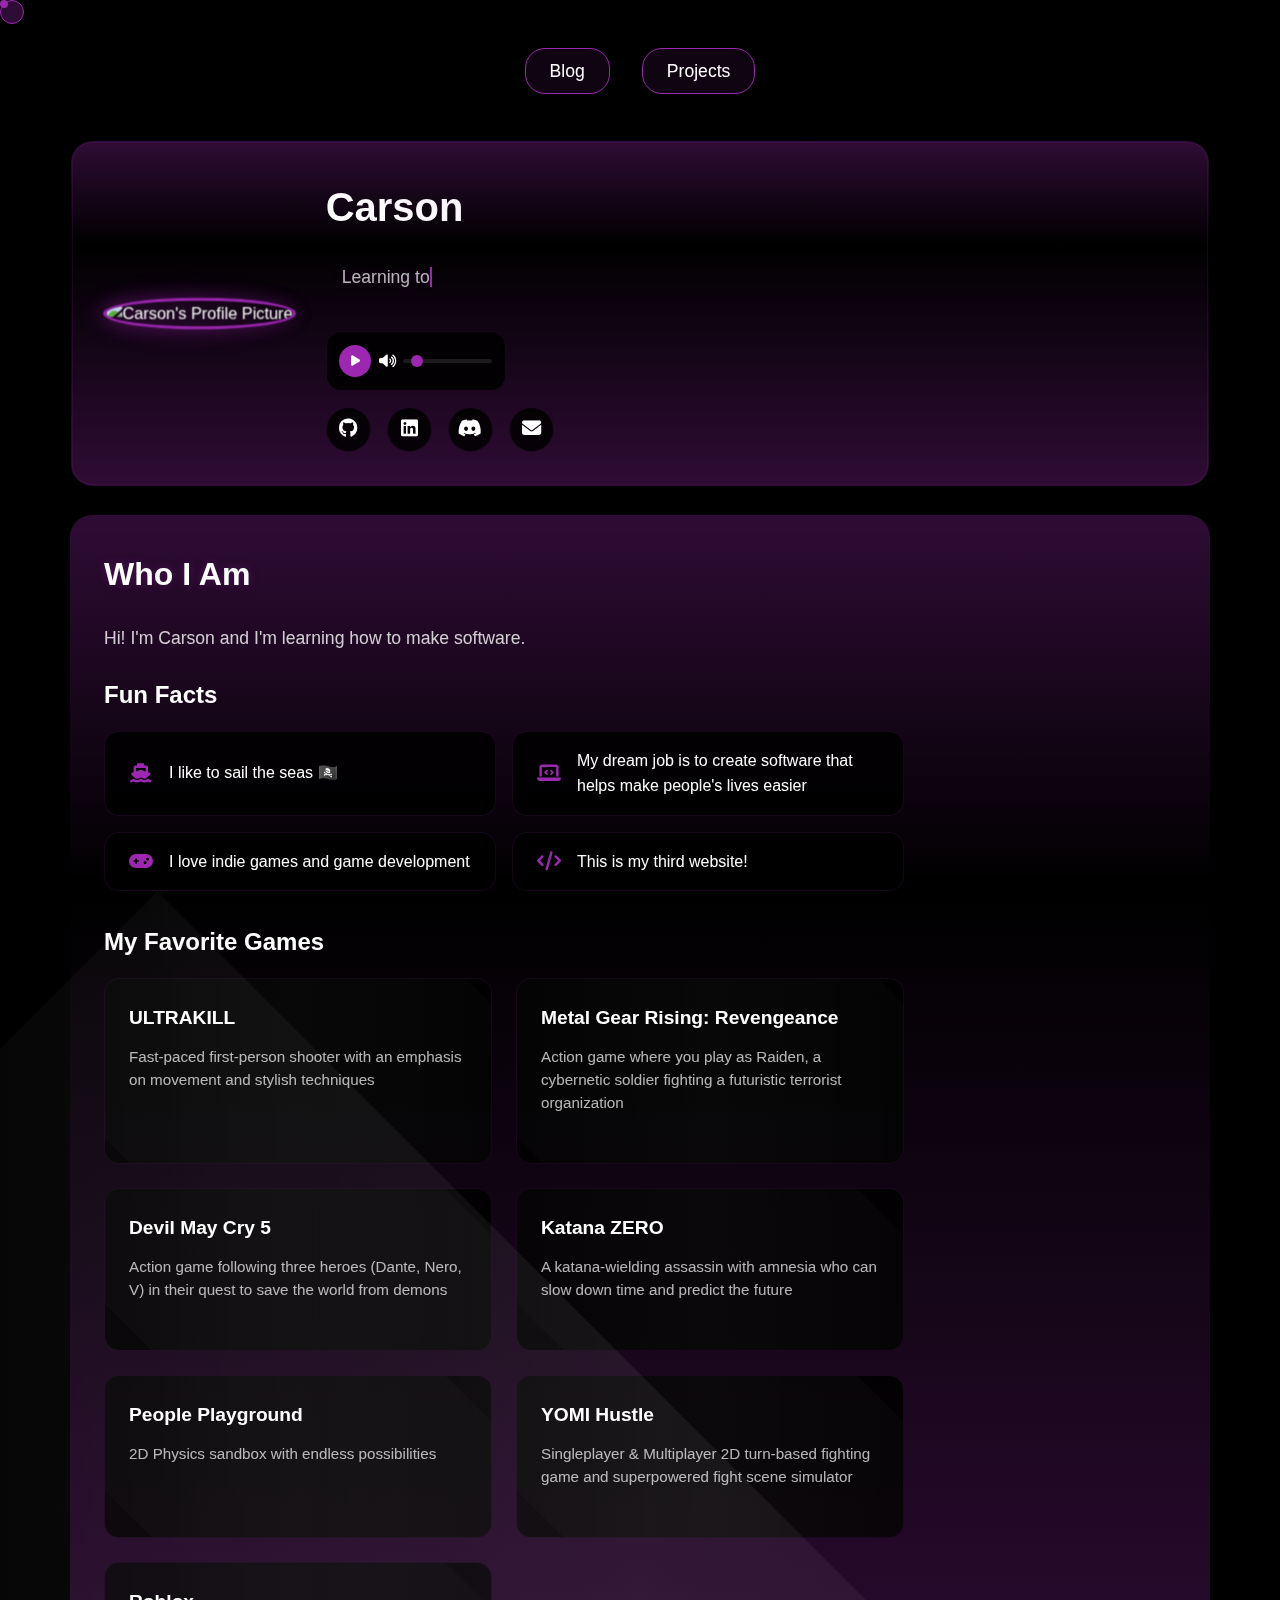
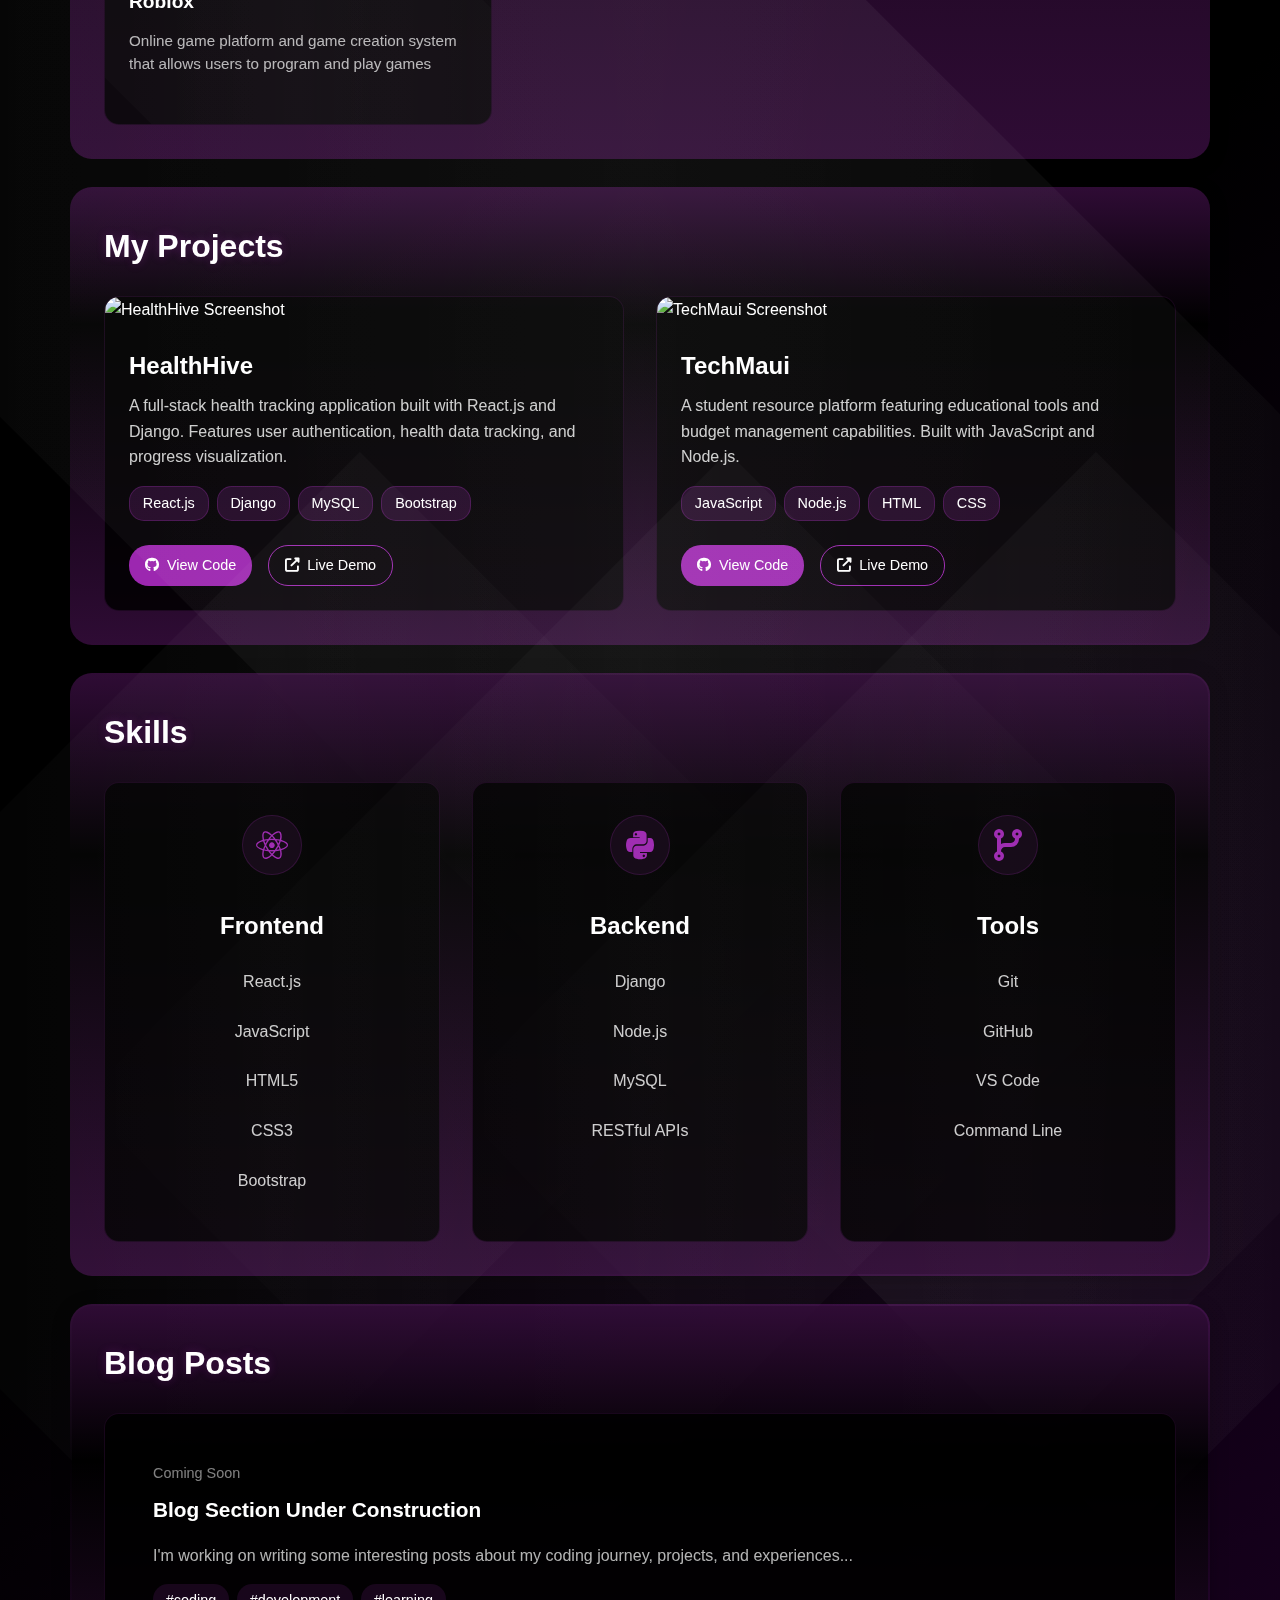
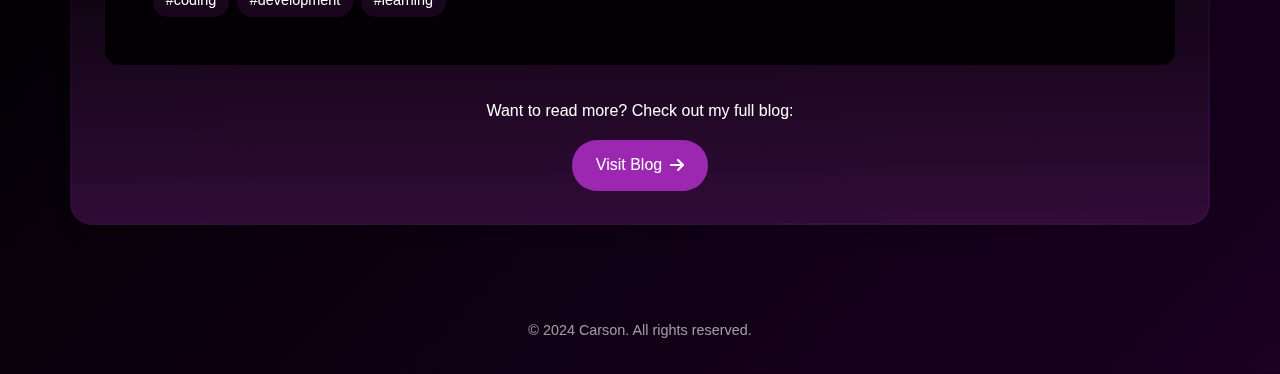
==== index.html @ 6c85869a "Added blog section with first post about portfolio creation. Enhanced UI with better visibility for " ====
<!DOCTYPE html>
<html lang="en">
<head>
    <meta charset="UTF-8">
    <meta name="viewport" content="width=device-width, initial-scale=1.0">
    <title>Carson's Portfolio</title>
    <link rel="preconnect" href="https://fonts.googleapis.com">
    <link rel="preconnect" href="https://fonts.gstatic.com" crossorigin>
    <link href="https://fonts.googleapis.com/css2?family=Satoshi:wght@400;500;700&display=swap" rel="stylesheet">
    <link rel="stylesheet" href="https://cdnjs.cloudflare.com/ajax/libs/font-awesome/6.5.1/css/all.min.css">
    <link rel="stylesheet" href="styles/style.css">
    <script src="https://cdnjs.cloudflare.com/ajax/libs/vanilla-tilt/1.7.0/vanilla-tilt.min.js"></script>
</head>
<body>
    <!-- Particle Container -->
    <div class="particles" id="particles-js"></div>

    <!-- Custom Cursor Elements -->
    <div class="custom-cursor"></div>
    <div class="custom-cursor-follower"></div>

    <div class="container">
        <!-- External Links -->
        <nav class="external-nav">
            <a href="blog/index.html">Blog</a>
            <a href="#portfolio">Projects</a>
        </nav>

        <!-- Contact/Profile Section -->
        <section class="profile-section">
            <div class="profile-container">
                <div class="profile-image">
                    <img src="images/profile.jpg" alt="Carson's Profile Picture" class="avatar">
                </div>
                <div class="profile-info">
                    <h1>Carson</h1>
                    <div class="status-container">
                        <p class="status">Learning to <span class="typing"></span></p>
                    </div>
                    <!-- Add audio player -->
                    <div class="audio-player">
                        <div class="audio-controls">
                            <button id="playPause" class="audio-btn">
                                <i class="fas fa-play"></i>
                            </button>
                            <div class="volume-control">
                                <i class="fas fa-volume-up"></i>
                                <input type="range" id="volume" min="0" max="1" step="0.1" value="0.1">
                            </div>
                        </div>
                        <audio id="bgMusic" src="music/background.webm" preload="auto"></audio>
                    </div>
                    <div class="social-links">
                        <a href="https://github.com/nxtcarson" class="social-icon" title="GitHub"><i class="fab fa-github"></i></a>
                        <a href="https://www.linkedin.com/in/nxtcarson/" class="social-icon" title="LinkedIn"><i class="fab fa-linkedin"></i></a>
                        <button class="social-icon copy-btn" data-copy="nbkf4z" title="Copy Discord Username">
                            <i class="fab fa-discord"></i>
                        </button>
                        <button class="social-icon copy-btn" data-copy="nxtcarson@gmail.com" title="Copy Email">
                            <i class="fas fa-envelope"></i>
                        </button>
                    </div>
                </div>
            </div>
        </section>

        <!-- About Section -->
        <section class="about-section" id="about">
            <h2>Who I Am</h2>
            <div class="about-content">
                <p>Hi! I'm Carson and I'm learning how to make software.</p>
                
                <div class="fun-facts">
                    <h3>Fun Facts</h3>
                    <ul>
                        <li><i class="fas fa-ship"></i> I like to sail the seas 🏴‍☠️</li>
                        <li><i class="fas fa-laptop-code"></i> My dream job is to create software that helps make people's lives easier</li>
                        <li><i class="fas fa-gamepad"></i> I love indie games and game development</li>
                        <li><i class="fas fa-code"></i> This is my third website!</li>
                    </ul>
                </div>

                <div class="games-section">
                    <h3>My Favorite Games</h3>
                    <div class="games-grid">
                        <div class="game-card">
                            <h4>ULTRAKILL</h4>
                            <p>Fast-paced first-person shooter with an emphasis on movement and stylish techniques</p>
                        </div>
                        <div class="game-card">
                            <h4>Metal Gear Rising: Revengeance</h4>
                            <p>Action game where you play as Raiden, a cybernetic soldier fighting a futuristic terrorist organization</p>
                        </div>
                        <div class="game-card">
                            <h4>Devil May Cry 5</h4>
                            <p>Action game following three heroes (Dante, Nero, V) in their quest to save the world from demons</p>
                        </div>
                        <div class="game-card">
                            <h4>Katana ZERO</h4>
                            <p>A katana-wielding assassin with amnesia who can slow down time and predict the future</p>
                        </div>
                        <div class="game-card">
                            <h4>People Playground</h4>
                            <p>2D Physics sandbox with endless possibilities</p>
                        </div>
                        <div class="game-card">
                            <h4>YOMI Hustle</h4>
                            <p>Singleplayer & Multiplayer 2D turn-based fighting game and superpowered fight scene simulator</p>
                        </div>
                        <div class="game-card">
                            <h4>Roblox</h4>
                            <p>Online game platform and game creation system that allows users to program and play games</p>
                        </div>
                    </div>
                </div>
            </div>
        </section>

        <!-- Portfolio Section -->
        <section class="portfolio-section" id="portfolio">
            <h2>My Projects</h2>
            <div class="projects-grid">
                <div class="project-card">
                    <img src="images/healthhive.jpg" alt="HealthHive Screenshot" class="project-image">
                    <div class="project-content">
                        <h3>HealthHive</h3>
                        <p>A full-stack health tracking application built with React.js and Django. Features user authentication, health data tracking, and progress visualization.</p>
                        <div class="tech-stack">
                            <span>React.js</span>
                            <span>Django</span>
                            <span>MySQL</span>
                            <span>Bootstrap</span>
                        </div>
                        <div class="project-links">
                            <a href="https://github.com/nxtcarson/healthhive" class="project-link" target="_blank">
                                <i class="fab fa-github"></i> View Code
                            </a>
                            <a href="https://healthhive-6705c10207d5.herokuapp.com/" class="project-link live-demo" target="_blank">
                                <i class="fas fa-external-link-alt"></i> Live Demo
                            </a>
                        </div>
                    </div>
                </div>
                
                <div class="project-card">
                    <img src="images/techmaui.jpg" alt="TechMaui Screenshot" class="project-image">
                    <div class="project-content">
                        <h3>TechMaui</h3>
                        <p>A student resource platform featuring educational tools and budget management capabilities. Built with JavaScript and Node.js.</p>
                        <div class="tech-stack">
                            <span>JavaScript</span>
                            <span>Node.js</span>
                            <span>HTML</span>
                            <span>CSS</span>
                        </div>
                        <div class="project-links">
                            <a href="https://github.com/nxtcarson/techmaui" class="project-link" target="_blank">
                                <i class="fab fa-github"></i> View Code
                            </a>
                            <a href="https://techmaui.netlify.app/" class="project-link live-demo" target="_blank">
                                <i class="fas fa-external-link-alt"></i> Live Demo
                            </a>
                        </div>
                    </div>
                </div>
            </div>
        </section>

        <!-- Skills Section -->
        <section class="skills-section" id="skills">
            <h2>Skills</h2>
            <div class="skills-grid">
                <div class="skill-card">
                    <i class="fab fa-react"></i>
                    <h3>Frontend</h3>
                    <ul>
                        <li>React.js</li>
                        <li>JavaScript</li>
                        <li>HTML5</li>
                        <li>CSS3</li>
                        <li>Bootstrap</li>
                    </ul>
                </div>
                <div class="skill-card">
                    <i class="fab fa-python"></i>
                    <h3>Backend</h3>
                    <ul>
                        <li>Django</li>
                        <li>Node.js</li>
                        <li>MySQL</li>
                        <li>RESTful APIs</li>
                    </ul>
                </div>
                <div class="skill-card">
                    <i class="fas fa-code-branch"></i>
                    <h3>Tools</h3>
                    <ul>
                        <li>Git</li>
                        <li>GitHub</li>
                        <li>VS Code</li>
                        <li>Command Line</li>
            </ul>
                </div>
            </div>
        </section>

        <!-- Blog Section -->
        <section class="blog-section" id="blog">
            <h2>Blog Posts</h2>
            <div class="blog-grid">
                <div class="blog-card" data-tilt data-tilt-max="5">
                    <div class="blog-content">
                        <div class="blog-date">Coming Soon</div>
                        <h3 class="blog-title">Blog Section Under Construction</h3>
                        <p class="blog-excerpt">I'm working on writing some interesting posts about my coding journey, projects, and experiences...</p>
                        <div class="blog-tags">
                            <span>#coding</span>
                            <span>#development</span>
                            <span>#learning</span>
                        </div>
                    </div>
                </div>
            </div>
            <div class="blog-cta">
                <p>Want to read more? Check out my full blog:</p>
                <a href="blog/index.html" class="blog-main-link">Visit Blog <i class="fas fa-arrow-right"></i></a>
            </div>
        </section>
    </div>

    <footer>
        <p>&copy; 2024 Carson. All rights reserved.</p>
    </footer>

    <script src="https://cdn.jsdelivr.net/particles.js/2.0.0/particles.min.js"></script>
    <script src="https://cdn.jsdelivr.net/npm/typed.js@2.0.12"></script>
    <script>
        // Particle effect configuration
        particlesJS('particles-js', {
            particles: {
                number: {
                    value: 80,
                    density: {
                        enable: true,
                        value_area: 800
                    }
                },
                color: {
                    value: '#9c27b0'
                },
                shape: {
                    type: 'circle'
                },
                opacity: {
                    value: 0.5,
                    random: true,
                    animation: {
                        enable: true,
                        speed: 1,
                        opacity_min: 0.1,
                        sync: false
                    }
                },
                size: {
                    value: 3,
                    random: true,
                    animation: {
                        enable: true,
                        speed: 2,
                        size_min: 0.1,
                        sync: false
                    }
                },
                line_linked: {
                    enable: true,
                    distance: 150,
                    color: '#9c27b0',
                    opacity: 0.2,
                    width: 1
                },
                move: {
                    enable: true,
                    speed: 1,
                    direction: 'none',
                    random: true,
                    straight: false,
                    out_mode: 'out',
                    bounce: false
                }
            },
            interactivity: {
                detect_on: 'window',
                events: {
                    onhover: {
                        enable: true,
                        mode: 'repulse'
                    },
                    resize: true
                },
                modes: {
                    repulse: {
                        distance: 100,
                        duration: 0.4
                    }
                }
            },
            retina_detect: true
        });

        // Existing cursor effect code
        const cursor = document.querySelector('.custom-cursor');
        const cursorFollower = document.querySelector('.custom-cursor-follower');

        // Add stagger animation to cards
        document.querySelectorAll('.game-card, .project-card, .skill-card').forEach((card, index) => {
            card.style.setProperty('--delay', index * 0.2);
        });

        document.addEventListener('mousemove', (e) => {
            cursor.style.left = e.clientX + 'px';
            cursor.style.top = e.clientY + 'px';
            
            setTimeout(() => {
                cursorFollower.style.left = e.clientX + 'px';
                cursorFollower.style.top = e.clientY + 'px';
            }, 50);
        });

        document.addEventListener('mousedown', () => {
            cursor.style.transform = 'scale(0.8)';
            cursorFollower.style.transform = 'scale(0.5)';
        });

        document.addEventListener('mouseup', () => {
            cursor.style.transform = 'scale(1)';
            cursorFollower.style.transform = 'scale(1)';
        });

        // Hover effect for clickable elements
        const clickables = document.querySelectorAll('a, button, .interests li, .project-card');
        clickables.forEach(element => {
            element.addEventListener('mouseenter', () => {
                cursor.style.transform = 'scale(1.5)';
                cursorFollower.style.transform = 'scale(0.5)';
            });
            
            element.addEventListener('mouseleave', () => {
                cursor.style.transform = 'scale(1)';
                cursorFollower.style.transform = 'scale(1)';
            });
        });

        // Typing effect
        new Typed('.typing', {
            strings: ['code', 'create', 'build', 'design', 'develop'],
            typeSpeed: 50,
            backSpeed: 30,
            loop: true
        });

        // Initialize tilt effect
        VanillaTilt.init(document.querySelectorAll("[data-tilt]"), {
            max: 5,
            speed: 400,
            glare: true,
            "max-glare": 0.2,
        });

        // Profile image parallax effect
        const profileImage = document.querySelector('.profile-image');
        document.addEventListener('mousemove', (e) => {
            const { clientX, clientY } = e;
            const { innerWidth, innerHeight } = window;
            const x = (clientX - innerWidth / 2) / 30;
            const y = (clientY - innerHeight / 2) / 30;
            profileImage.style.transform = `rotateY(${x}deg) rotateX(${-y}deg)`;
        });

        // Copy to clipboard functionality
        document.querySelectorAll('.copy-btn').forEach(btn => {
            btn.addEventListener('click', () => {
                const textToCopy = btn.dataset.copy;
                navigator.clipboard.writeText(textToCopy).then(() => {
                    const originalTitle = btn.title;
                    btn.title = 'Copied!';
                    btn.style.background = 'var(--accent-color)';
                    setTimeout(() => {
                        btn.title = originalTitle;
                        btn.style.background = 'var(--card-bg)';
                    }, 1500);
                });
            });
        });

        // Audio player setup
        const bgAudio = document.getElementById('bgMusic');
        const playPauseBtn = document.getElementById('playPause');
        const volumeSlider = document.getElementById('volume');

        // Set initial volume
        bgAudio.volume = 0.1;
        volumeSlider.value = 0.1;

        // Play/Pause button handler
        playPauseBtn.addEventListener('click', () => {
            if (bgAudio.paused) {
                bgAudio.play();
                playPauseBtn.innerHTML = '<i class="fas fa-pause"></i>';
            } else {
                bgAudio.pause();
                playPauseBtn.innerHTML = '<i class="fas fa-play"></i>';
            }
        });

        // Volume control handler
        volumeSlider.addEventListener('input', (e) => {
            bgAudio.volume = e.target.value;
            const volumeIcon = volumeSlider.previousElementSibling;
            
            if (bgAudio.volume === 0) {
                volumeIcon.className = 'fas fa-volume-mute';
            } else if (bgAudio.volume < 0.5) {
                volumeIcon.className = 'fas fa-volume-down';
            } else {
                volumeIcon.className = 'fas fa-volume-up';
            }
        });

        // Initialize smooth scroll for anchor links
        document.querySelectorAll('a[href^="#"]').forEach(anchor => {
            anchor.addEventListener('click', function (e) {
                e.preventDefault();
                const target = document.querySelector(this.getAttribute('href'));
                if (target) {
                    const headerOffset = 20;
                    const elementPosition = target.getBoundingClientRect().top;
                    const offsetPosition = elementPosition + window.pageYOffset - headerOffset;

                    window.scrollTo({
                        top: offsetPosition,
                        behavior: 'smooth'
                    });
                }
            });
        });

        // Handle side navigation highlighting
        const sections = document.querySelectorAll('section[id]');
        const navLinks = document.querySelectorAll('.side-nav a[href^="#"]');

        function highlightNavigation() {
            const scrollY = window.pageYOffset;
            let currentSection = '';
            
            sections.forEach(section => {
                const sectionTop = section.offsetTop - 100;
                const sectionBottom = sectionTop + section.offsetHeight;
                
                if (scrollY >= sectionTop && scrollY < sectionBottom) {
                    currentSection = section.getAttribute('id');
                }
            });
            
            navLinks.forEach(link => {
                const href = link.getAttribute('href').substring(1);
                link.classList.toggle('active', href === currentSection);
            });
        }

        window.addEventListener('scroll', highlightNavigation);
        highlightNavigation(); // Call once on load

        // Add scroll progress indicator
        const progressBar = document.createElement('div');
        progressBar.className = 'scroll-progress';
        document.body.appendChild(progressBar);

        window.addEventListener('scroll', () => {
            const winScroll = document.body.scrollTop || document.documentElement.scrollTop;
            const height = document.documentElement.scrollHeight - document.documentElement.clientHeight;
            const scrolled = (winScroll / height) * 100;
            progressBar.style.width = scrolled + '%';
        });

        // Update navigation links
        document.querySelector('a[href="blog/index.html"]').addEventListener('click', (e) => {
            window.location.href = 'blog/index.html';
        });
    </script>
</body>
</html>
---- styles/style.css ----
/* Reset and Base Styles */
* {
    margin: 0;
    padding: 0;
    box-sizing: border-box;
    cursor: none !important;
}

:root {
    --gradient-start: #000000;
    --gradient-end: #1a0022;
    --accent-color: #9c27b0;
    --text-color: #ffffff;
    --card-bg: rgba(0, 0, 0, 0.85);
    --card-border: rgba(156, 39, 176, 0.15);
    --card-hover: rgba(156, 39, 176, 0.2);
}

@property --gradient-angle {
    syntax: '<angle>';
    initial-value: 0deg;
    inherits: false;
}

body {
    font-family: 'Satoshi', sans-serif;
    line-height: 1.6;
    color: var(--text-color);
    background: linear-gradient(135deg, var(--gradient-start) 60%, var(--gradient-end) 100%);
    min-height: 100vh;
}

.container {
    max-width: 1200px;
    margin: 0 auto;
    padding: 2rem;
}

/* Profile Section Styles */
.profile-section {
    background: var(--card-bg);
    border-radius: 20px;
    padding: 2rem;
    margin-bottom: 2rem;
    box-shadow: 0 4px 20px rgba(0, 0, 0, 0.3);
    backdrop-filter: blur(10px);
    border: 1px solid var(--card-border);
}

.profile-container {
    display: flex;
    align-items: center;
    gap: 2rem;
}

.profile-image {
    flex-shrink: 0;
    position: relative;
    transform-style: preserve-3d;
    perspective: 1000px;
}

.avatar {
    width: 150px;
    height: 150px;
    border-radius: 50%;
    object-fit: cover;
    border: 3px solid var(--accent-color);
    box-shadow: 0 0 20px rgba(156, 39, 176, 0.3);
    transform: translateZ(20px);
    transition: transform 0.3s ease;
}

.profile-info {
    flex-grow: 1;
}

.profile-info h1 {
    font-size: 2.5rem;
    margin-bottom: 1rem;
    font-weight: 700;
    background: linear-gradient(45deg, #fff, #e1bee7);
    -webkit-background-clip: text;
    -webkit-text-fill-color: transparent;
}

.status {
    color: rgba(255, 255, 255, 0.7);
    font-size: 1.1rem;
    margin-bottom: 1rem;
    padding: 0.5rem 1rem;
    border-radius: 20px;
    display: inline-block;
    position: relative;
    text-shadow: 0 0 10px rgba(156, 39, 176, 0.3);
}

.social-links {
    display: flex;
    gap: 1rem;
}

.social-icon {
    width: 45px;
    height: 45px;
    border-radius: 50%;
    background: var(--card-bg);
    display: flex;
    align-items: center;
    justify-content: center;
    color: var(--text-color);
    text-decoration: none;
    transition: all 0.3s ease;
    border: 1px solid var(--card-border);
    padding: 10px;
    position: relative;
}

.social-icon i {
    font-size: 1.2rem;
    position: absolute;
    top: 50%;
    left: 50%;
    transform: translate(-50%, -50%);
}

.social-icon:hover {
    background: var(--accent-color);
    transform: translateY(-2px);
    box-shadow: 0 0 15px rgba(156, 39, 176, 0.4);
}

/* Section Styles */
section {
    position: relative;
    background: var(--card-bg);
    border-radius: 20px;
    padding: 2rem;
    margin-bottom: 2rem;
    box-shadow: 0 4px 20px rgba(0, 0, 0, 0.3);
    border: none;
    z-index: 1;
}

section::before {
    content: '';
    position: absolute;
    inset: -2px;
    border-radius: 22px;
    background: linear-gradient(
        var(--gradient-angle),
        var(--accent-color),
        transparent 70%,
        var(--accent-color)
    );
    opacity: 0.3;
    z-index: -1;
    animation: rotate-gradient 5s linear infinite;
}

section::after {
    background: var(--card-bg);
}

h2 {
    font-size: 2rem;
    margin-bottom: 1.5rem;
    color: var(--text-color);
    text-shadow: 0 0 10px rgba(156, 39, 176, 0.3);
}

h3 {
    font-size: 1.5rem;
    margin-bottom: 1rem;
    color: var(--text-color);
}

/* About Section */
.about-content {
    max-width: 800px;
}

.about-content p {
    margin-bottom: 1.5rem;
    font-size: 1.1rem;
    color: rgba(255, 255, 255, 0.8);
}

.interests ul {
    list-style: none;
    display: grid;
    grid-template-columns: repeat(auto-fit, minmax(200px, 1fr));
    gap: 1rem;
}

.interests li {
    background: var(--card-bg);
    padding: 1.2rem;
    border-radius: 15px;
    font-weight: 500;
    color: var(--text-color);
    border: 1px solid var(--card-border);
    transition: all 0.3s ease;
    display: flex;
    flex-direction: column;
    gap: 0.5rem;
}

.interests li i {
    color: var(--accent-color);
    margin-right: 0.5rem;
    font-size: 1.1rem;
}

.game-details {
    font-size: 0.9rem;
    color: rgba(255, 255, 255, 0.6);
    margin-top: 0.3rem;
}

.interests li:hover {
    transform: translateY(-2px);
    background: rgba(156, 39, 176, 0.1);
    box-shadow: 0 0 15px rgba(156, 39, 176, 0.2);
}

/* Portfolio Section */
.projects-grid {
    display: grid;
    grid-template-columns: repeat(auto-fit, minmax(300px, 1fr));
    gap: 2rem;
}

.project-card {
    background: var(--card-bg);
    border-radius: 15px;
    overflow: hidden;
    transition: transform 0.3s ease;
    border: 1px solid var(--card-border);
    animation: float 6s ease-in-out infinite;
    animation-delay: calc(var(--delay, 0) * 1s);
}

.project-card:hover {
    transform: translateY(-5px) scale(1.02);
    box-shadow: 0 10px 30px rgba(156, 39, 176, 0.3);
    transition: all 0.3s ease;
}

.project-image {
    width: 100%;
    height: 200px;
    object-fit: cover;
}

.project-content {
    padding: 1.5rem;
}

.project-content h3 {
    color: var(--text-color);
    margin-bottom: 0.5rem;
}

.project-content p {
    color: rgba(255, 255, 255, 0.8);
    margin-bottom: 1rem;
}

.tech-stack {
    display: flex;
    flex-wrap: wrap;
    gap: 0.5rem;
    margin-bottom: 1rem;
}

.tech-stack span {
    background: rgba(156, 39, 176, 0.2);
    padding: 0.3rem 0.8rem;
    border-radius: 15px;
    font-size: 0.9rem;
    color: var(--text-color);
    border: 1px solid rgba(156, 39, 176, 0.3);
}

.project-links {
    display: flex;
    gap: 1rem;
    margin-top: 1.5rem;
}

.project-link {
    display: inline-flex;
    align-items: center;
    gap: 0.5rem;
    color: var(--text-color);
    text-decoration: none;
    padding: 0.5rem 1rem;
    border-radius: 20px;
    transition: all 0.3s ease;
    font-size: 0.9rem;
}

.project-link:not(.live-demo) {
    background: var(--accent-color);
}

.project-link.live-demo {
    background: transparent;
    border: 1px solid var(--accent-color);
}

.project-link:hover {
    transform: translateY(-2px);
    box-shadow: 0 0 15px rgba(156, 39, 176, 0.4);
}

.project-link:not(.live-demo):hover {
    background: #7b1fa2;
}

.project-link.live-demo:hover {
    background: rgba(156, 39, 176, 0.1);
}

/* Skills Section */
.skills-grid {
    display: grid;
    grid-template-columns: repeat(auto-fit, minmax(250px, 1fr));
    gap: 2rem;
}

.skill-card {
    background: var(--card-bg);
    padding: 2rem;
    border-radius: 15px;
    text-align: center;
    border: 1px solid var(--card-border);
    position: relative;
    animation: float 6s ease-in-out infinite;
    animation-delay: calc(var(--delay, 0) * 1s);
}

.skill-card i {
    font-size: 2rem;
    color: var(--accent-color);
    margin-bottom: 1.5rem;
    width: 60px;
    height: 60px;
    display: inline-flex;
    align-items: center;
    justify-content: center;
    border-radius: 50%;
    background: rgba(156, 39, 176, 0.1);
    border: 1px solid rgba(156, 39, 176, 0.2);
}

.skill-card h3 {
    margin-top: 0.5rem;
}

.skill-card ul {
    list-style: none;
    margin-top: 1rem;
}

.skill-card li {
    color: rgba(255, 255, 255, 0.8);
    margin-bottom: 0.5rem;
    padding: 0.5rem;
    border-radius: 8px;
    transition: background-color 0.3s ease;
}

.skill-card li:hover {
    background: rgba(156, 39, 176, 0.1);
}

/* Footer */
footer {
    text-align: center;
    padding: 2rem;
    color: rgba(255, 255, 255, 0.6);
    font-size: 0.9rem;
}

/* Responsive Design */
@media (max-width: 768px) {
    .profile-container {
        flex-direction: column;
        text-align: center;
    }

    .social-links {
        justify-content: center;
    }

    .projects-grid {
        grid-template-columns: 1fr;
    }

    .skills-grid {
        grid-template-columns: 1fr;
    }
}

/* Animations */
@keyframes fadeIn {
    from {
        opacity: 0;
        transform: translateY(20px);
    }
    to {
        opacity: 1;
        transform: translateY(0);
    }
}

section {
    animation: fadeIn 0.6s ease-out forwards;
}

/* Cursor Effects */
.custom-cursor {
    width: 8px;
    height: 8px;
    background: var(--accent-color);
    border-radius: 50%;
    position: fixed;
    pointer-events: none;
    z-index: 9999;
    transition: transform 0.1s ease;
}

.custom-cursor-follower {
    width: 24px;
    height: 24px;
    background: rgba(156, 39, 176, 0.3);
    border: 1px solid var(--accent-color);
    border-radius: 50%;
    position: fixed;
    pointer-events: none;
    z-index: 9998;
    transition: transform 0.15s ease;
}

/* Glowing effect for profile image */
.profile-image::before {
    content: '';
    position: absolute;
    inset: -10px;
    background: linear-gradient(45deg, var(--accent-color), transparent);
    border-radius: 50%;
    transform: translateZ(10px);
    filter: blur(10px);
    opacity: 0.2;
}

@keyframes glowPulse {
    0% {
        opacity: 0.5;
        transform: scale(1);
    }
    50% {
        opacity: 0.7;
        transform: scale(1.02);
    }
    100% {
        opacity: 0.5;
        transform: scale(1);
    }
}

/* Add smooth scrolling */
html {
    scroll-behavior: smooth;
}

/* Add hover effects for links */
a:hover {
    cursor: none;
}

/* Fun Facts Section */
.fun-facts ul {
    list-style: none;
    display: grid;
    grid-template-columns: repeat(auto-fit, minmax(300px, 1fr));
    gap: 1rem;
    margin-bottom: 2rem;
}

.fun-facts li {
    background: var(--card-bg);
    padding: 1rem 1.5rem;
    border-radius: 15px;
    border: 1px solid var(--card-border);
    display: flex;
    align-items: center;
    gap: 1rem;
    transition: all 0.3s ease;
}

.fun-facts li:hover {
    transform: translateY(-2px);
    background: rgba(156, 39, 176, 0.1);
    box-shadow: 0 0 15px rgba(156, 39, 176, 0.2);
}

.fun-facts li i {
    color: var(--accent-color);
    font-size: 1.2rem;
    min-width: 24px;
    text-align: center;
}

/* Games Section */
.games-section {
    margin-top: 2rem;
}

.games-grid {
    display: grid;
    grid-template-columns: repeat(auto-fit, minmax(280px, 1fr));
    gap: 1.5rem;
}

.game-card {
    background: var(--card-bg);
    border-radius: 15px;
    padding: 1.5rem;
    border: 1px solid var(--card-border);
    transition: all 0.3s ease;
    position: relative;
    overflow: hidden;
    animation: float 6s ease-in-out infinite;
    animation-delay: calc(var(--delay, 0) * 1s);
}

.game-card::before {
    content: '';
    position: absolute;
    top: 0;
    left: 0;
    width: 100%;
    height: 100%;
    background: linear-gradient(45deg, transparent, rgba(156, 39, 176, 0.1));
    opacity: 0;
    transition: opacity 0.3s ease;
}

.game-card:hover {
    transform: translateY(-5px) scale(1.02);
    box-shadow: 0 10px 30px rgba(156, 39, 176, 0.3);
    transition: all 0.3s ease;
}

.game-card:hover::before {
    opacity: 1;
}

.game-card h4 {
    color: var(--text-color);
    font-size: 1.2rem;
    margin-bottom: 0.8rem;
    position: relative;
}

.game-card p {
    color: rgba(255, 255, 255, 0.7);
    font-size: 0.95rem;
    line-height: 1.5;
    position: relative;
}

/* Responsive adjustments */
@media (max-width: 768px) {
    .fun-facts ul,
    .games-grid {
        grid-template-columns: 1fr;
    }
    
    .game-card {
        margin-bottom: 1rem;
    }
}

/* Add new animations */
@keyframes rotate-gradient {
    0% {
        --gradient-angle: 0deg;
    }
    100% {
        --gradient-angle: 360deg;
    }
}

@keyframes float {
    0%, 100% {
        transform: translateY(0);
    }
    50% {
        transform: translateY(-10px);
    }
}

/* Add shine effect to cards */
.game-card::after,
.project-card::after,
.skill-card::after {
    content: '';
    position: absolute;
    top: -50%;
    left: -50%;
    width: 200%;
    height: 200%;
    background: linear-gradient(
        45deg,
        transparent,
        rgba(255, 255, 255, 0.03),
        transparent
    );
    transform: rotate(45deg);
    animation: shine 10s linear infinite;
}

@keyframes shine {
    0% {
        transform: translateX(-100%) rotate(45deg);
    }
    100% {
        transform: translateX(100%) rotate(45deg);
    }
}

/* Add glow effect to headings */
h2::after,
h3::after,
h4::after {
    content: '';
    position: absolute;
    left: 0;
    bottom: -5px;
    width: 0;
    height: 2px;
    background: var(--accent-color);
    transition: width 0.3s ease;
}

h2:hover::after,
h3:hover::after,
h4:hover::after {
    width: 100%;
}

/* Add hover effect for cards */
.game-card:hover,
.project-card:hover,
.skill-card:hover {
    transform: translateY(-5px) scale(1.02);
    box-shadow: 0 10px 30px rgba(156, 39, 176, 0.3);
    transition: all 0.3s ease;
}

/* Add particle effect container */
.particles {
    position: fixed;
    top: 0;
    left: 0;
    width: 100%;
    height: 100%;
    pointer-events: none;
    z-index: -1;
    opacity: 0.7;
}

/* Add after status styles */
.status-container {
    margin-bottom: 1rem;
}

.typing {
    border-right: 2px solid var(--accent-color);
    animation: blink 0.7s infinite;
}

@keyframes blink {
    0%, 100% { border-color: transparent }
    50% { border-color: var(--accent-color) }
}

/* Audio Player Styles */
.audio-player {
    margin: 1rem 0;
    background: var(--card-bg);
    padding: 0.8rem;
    border-radius: 15px;
    border: 1px solid var(--card-border);
    width: 180px;
    display: flex;
    flex-direction: column;
    align-items: center;
}

#visualizer {
    width: 140px;
    height: 30px;
    margin-bottom: 0.5rem;
    border-radius: 8px;
    background: rgba(0, 0, 0, 0.2);
}

.audio-controls {
    display: flex;
    align-items: center;
    gap: 0.5rem;
    width: 100%;
}

.audio-btn {
    background: var(--accent-color);
    border: none;
    min-width: 32px;
    width: 32px;
    height: 32px;
    border-radius: 50%;
    color: white;
    display: flex;
    align-items: center;
    justify-content: center;
    cursor: none;
    transition: background-color 0.3s ease;
    padding: 0;
    flex-shrink: 0;
}

.audio-btn i {
    font-size: 12px;
    width: auto;
    height: auto;
    line-height: 1;
    margin-left: 1px; /* Slight adjustment for the play icon */
}

.audio-btn:hover {
    background: #7b1fa2;
}

.volume-control {
    display: flex;
    align-items: center;
    gap: 0.5rem;
    flex-grow: 1;
}

.volume-control i {
    color: var(--text-color);
    width: 16px;
    font-size: 14px;
}

input[type="range"] {
    -webkit-appearance: none;
    width: 100%;
    height: 4px;
    background: rgba(255, 255, 255, 0.1);
    border-radius: 2px;
    cursor: none;
}

input[type="range"]::-webkit-slider-thumb {
    -webkit-appearance: none;
    width: 12px;
    height: 12px;
    background: var(--accent-color);
    border-radius: 50%;
    cursor: none;
    transition: all 0.3s ease;
}

input[type="range"]::-webkit-slider-thumb:hover {
    transform: scale(1.2);
    box-shadow: 0 0 10px rgba(156, 39, 176, 0.4);
}

/* Side Navigation Styles */
.side-nav {
    position: fixed;
    left: 2rem;
    top: 50%;
    transform: translateY(-50%);
    z-index: 1000;
    display: flex;
    flex-direction: column;
    gap: 1rem;
}

.side-nav-label {
    color: var(--text-color);
    font-size: 0.9rem;
    opacity: 0.7;
    margin-bottom: 0.5rem;
    padding-left: 1rem;
}

.side-nav a {
    color: rgba(255, 255, 255, 0.6);
    text-decoration: none;
    font-size: 0.9rem;
    padding: 0.5rem 1rem;
    transition: all 0.3s ease;
    position: relative;
    display: flex;
    align-items: center;
}

.side-nav a::before {
    content: '';
    position: absolute;
    left: 0;
    top: 50%;
    transform: translateY(-50%);
    width: 2px;
    height: 0;
    background: var(--accent-color);
    transition: height 0.3s ease;
}

.side-nav a.active {
    color: var(--accent-color);
}

.side-nav a.active::before {
    height: 100%;
}

.side-nav a:hover {
    color: var(--accent-color);
}

/* Remove scrollbar styles */
::-webkit-scrollbar {
    display: none;
}

/* Enable smooth scrolling */
html {
    scrollbar-width: none;
    -ms-overflow-style: none;
}

/* Scroll Progress Bar */
.scroll-progress {
    position: fixed;
    top: 0;
    left: 0;
    width: 0;
    height: 3px;
    background: linear-gradient(to right, var(--accent-color), #e1bee7);
    z-index: 9999;
    transition: width 0.2s ease;
}

/* Scroll Reveal Effect */
.reveal {
    opacity: 0;
    transform: translateY(30px);
    transition: all 0.8s ease;
}

.reveal.active {
    opacity: 1;
    transform: translateY(0);
}

/* Add blog section styles */
.blog-section {
    margin-top: 2rem;
}

.blog-grid {
    display: grid;
    grid-template-columns: repeat(auto-fit, minmax(300px, 1fr));
    gap: 2rem;
}

.blog-card {
    background: var(--card-bg);
    border-radius: 15px;
    overflow: hidden;
    transition: all 0.3s ease;
    border: 1px solid var(--card-border);
    padding: 1.5rem;
}

.blog-card:hover {
    transform: translateY(-5px);
    background: var(--card-hover);
}

.blog-image {
    width: 100%;
    height: 200px;
    object-fit: cover;
}

.blog-content {
    padding: 1.5rem;
}

.blog-date {
    color: rgba(255, 255, 255, 0.5);
    font-size: 0.9rem;
    margin-bottom: 0.5rem;
}

.blog-title {
    font-size: 1.3rem;
    margin-bottom: 1rem;
    color: var(--text-color);
}

.blog-excerpt {
    color: rgba(255, 255, 255, 0.7);
    margin-bottom: 1rem;
    line-height: 1.6;
}

.blog-link {
    display: inline-flex;
    align-items: center;
    gap: 0.5rem;
    color: var(--accent-color);
    text-decoration: none;
    font-weight: 500;
    transition: all 0.3s ease;
}

.blog-link:hover {
    color: #ba68c8;
}

.blog-tags {
    display: flex;
    gap: 0.5rem;
    flex-wrap: wrap;
    margin-top: 1rem;
}

.blog-tags span {
    background: rgba(156, 39, 176, 0.15);
    padding: 0.3rem 0.8rem;
    border-radius: 15px;
    font-size: 0.9rem;
    color: var(--text-color);
}

.blog-cta {
    text-align: center;
    margin-top: 2rem;
}

.blog-main-link {
    display: inline-flex;
    align-items: center;
    gap: 0.5rem;
    color: var(--text-color);
    text-decoration: none;
    padding: 0.8rem 1.5rem;
    background: var(--accent-color);
    border-radius: 25px;
    transition: all 0.3s ease;
    font-weight: 500;
    margin-top: 1rem;
}

.blog-main-link:hover {
    background: #7b1fa2;
    transform: translateY(-2px);
    box-shadow: 0 0 20px rgba(156, 39, 176, 0.4);
}

/* Navigation */
.main-nav {
    display: flex;
    justify-content: center;
    gap: 2rem;
    padding: 1rem 0;
    margin-bottom: 2rem;
}

.main-nav a {
    color: #fff;
    text-decoration: none;
    font-size: 1.1rem;
    position: relative;
    padding: 0.5rem 1rem;
    transition: color 0.3s ease;
}

.main-nav a::after {
    content: '';
    position: absolute;
    width: 0;
    height: 2px;
    bottom: 0;
    left: 50%;
    background: var(--accent-color);
    transition: all 0.3s ease;
    transform: translateX(-50%);
}

.main-nav a:hover {
    color: var(--accent-color);
}

.main-nav a:hover::after {
    width: 100%;
}

/* External Navigation */
.external-nav {
    display: flex;
    justify-content: center;
    gap: 2rem;
    padding: 1rem 0;
    margin-bottom: 2rem;
}

.external-nav a {
    color: var(--text-color);
    text-decoration: none;
    font-size: 1.1rem;
    padding: 0.5rem 1.5rem;
    border: 1px solid var(--accent-color);
    border-radius: 20px;
    transition: all 0.3s ease;
    background: rgba(156, 39, 176, 0.1);
}

.external-nav a:hover {
    background: var(--accent-color);
    transform: translateY(-2px);
    box-shadow: 0 0 15px rgba(156, 39, 176, 0.4);
}

a, button, [role="button"] {
    cursor: none !important;
}
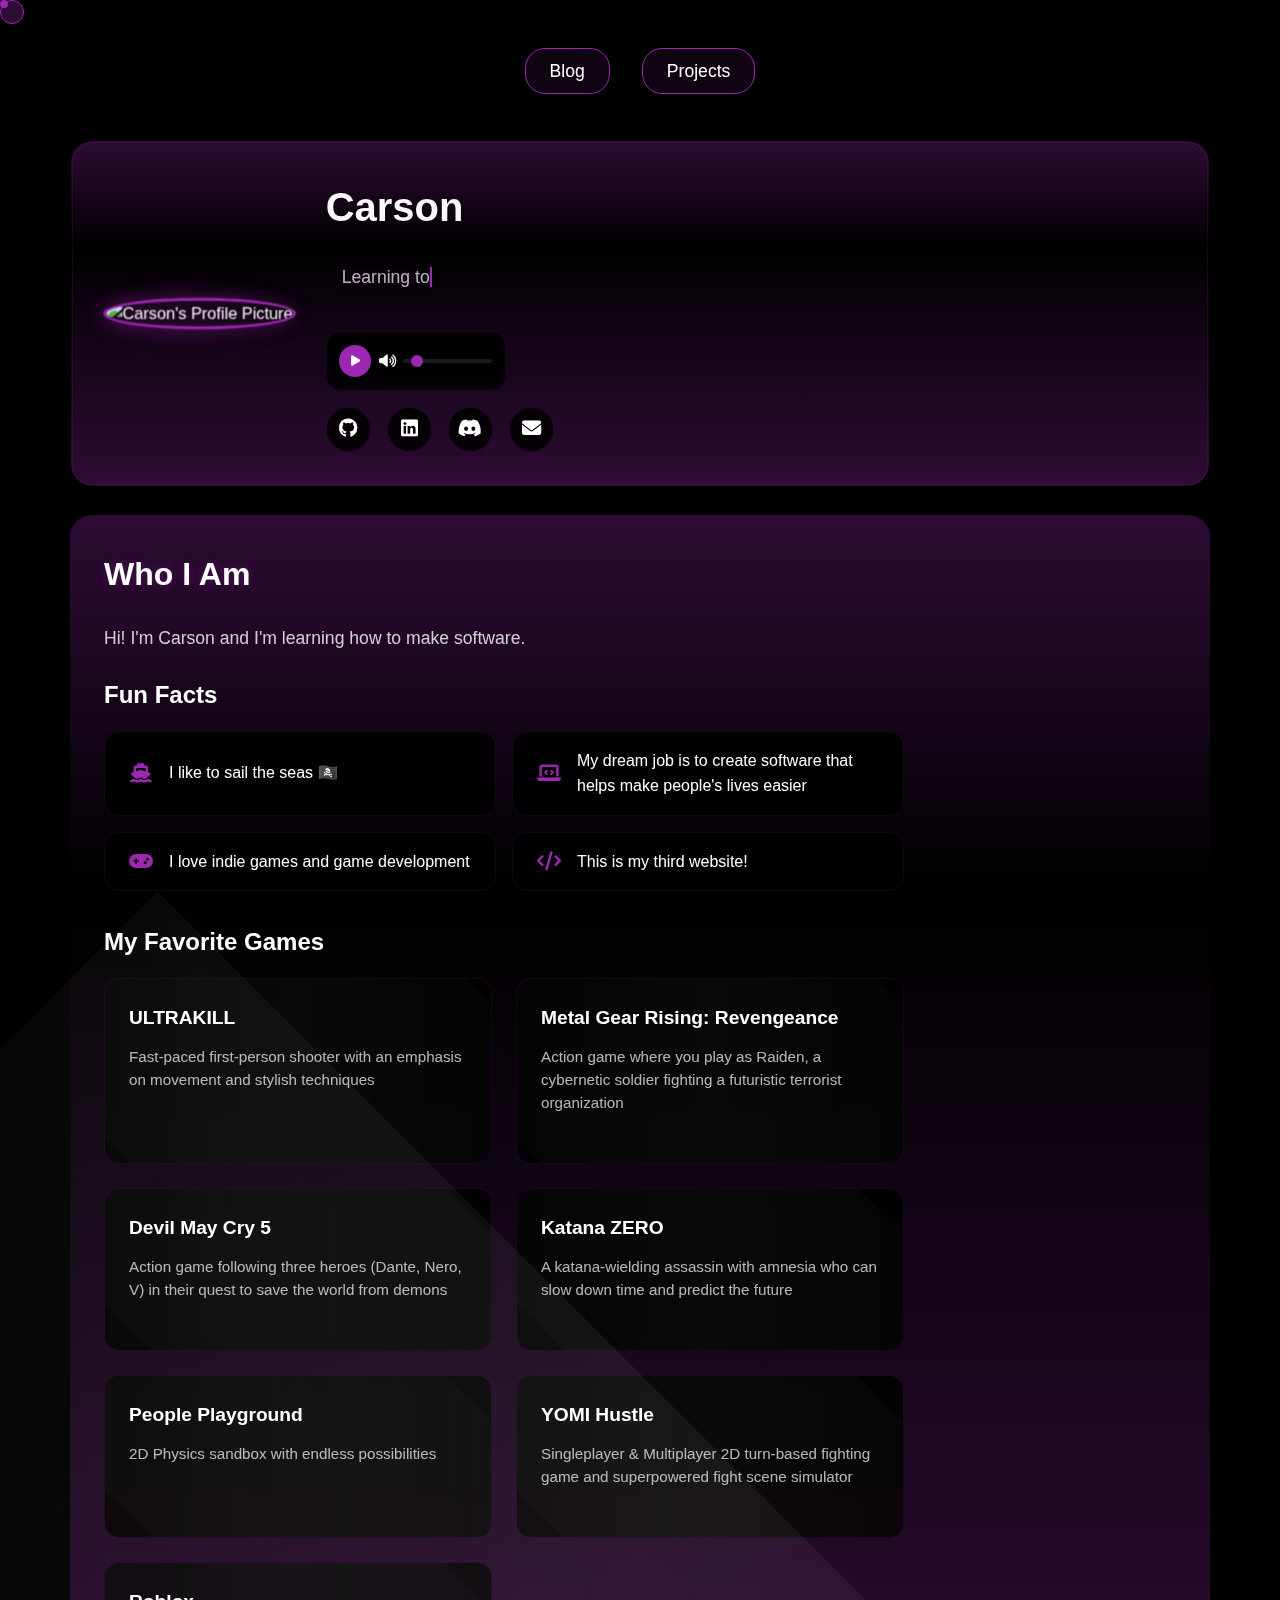
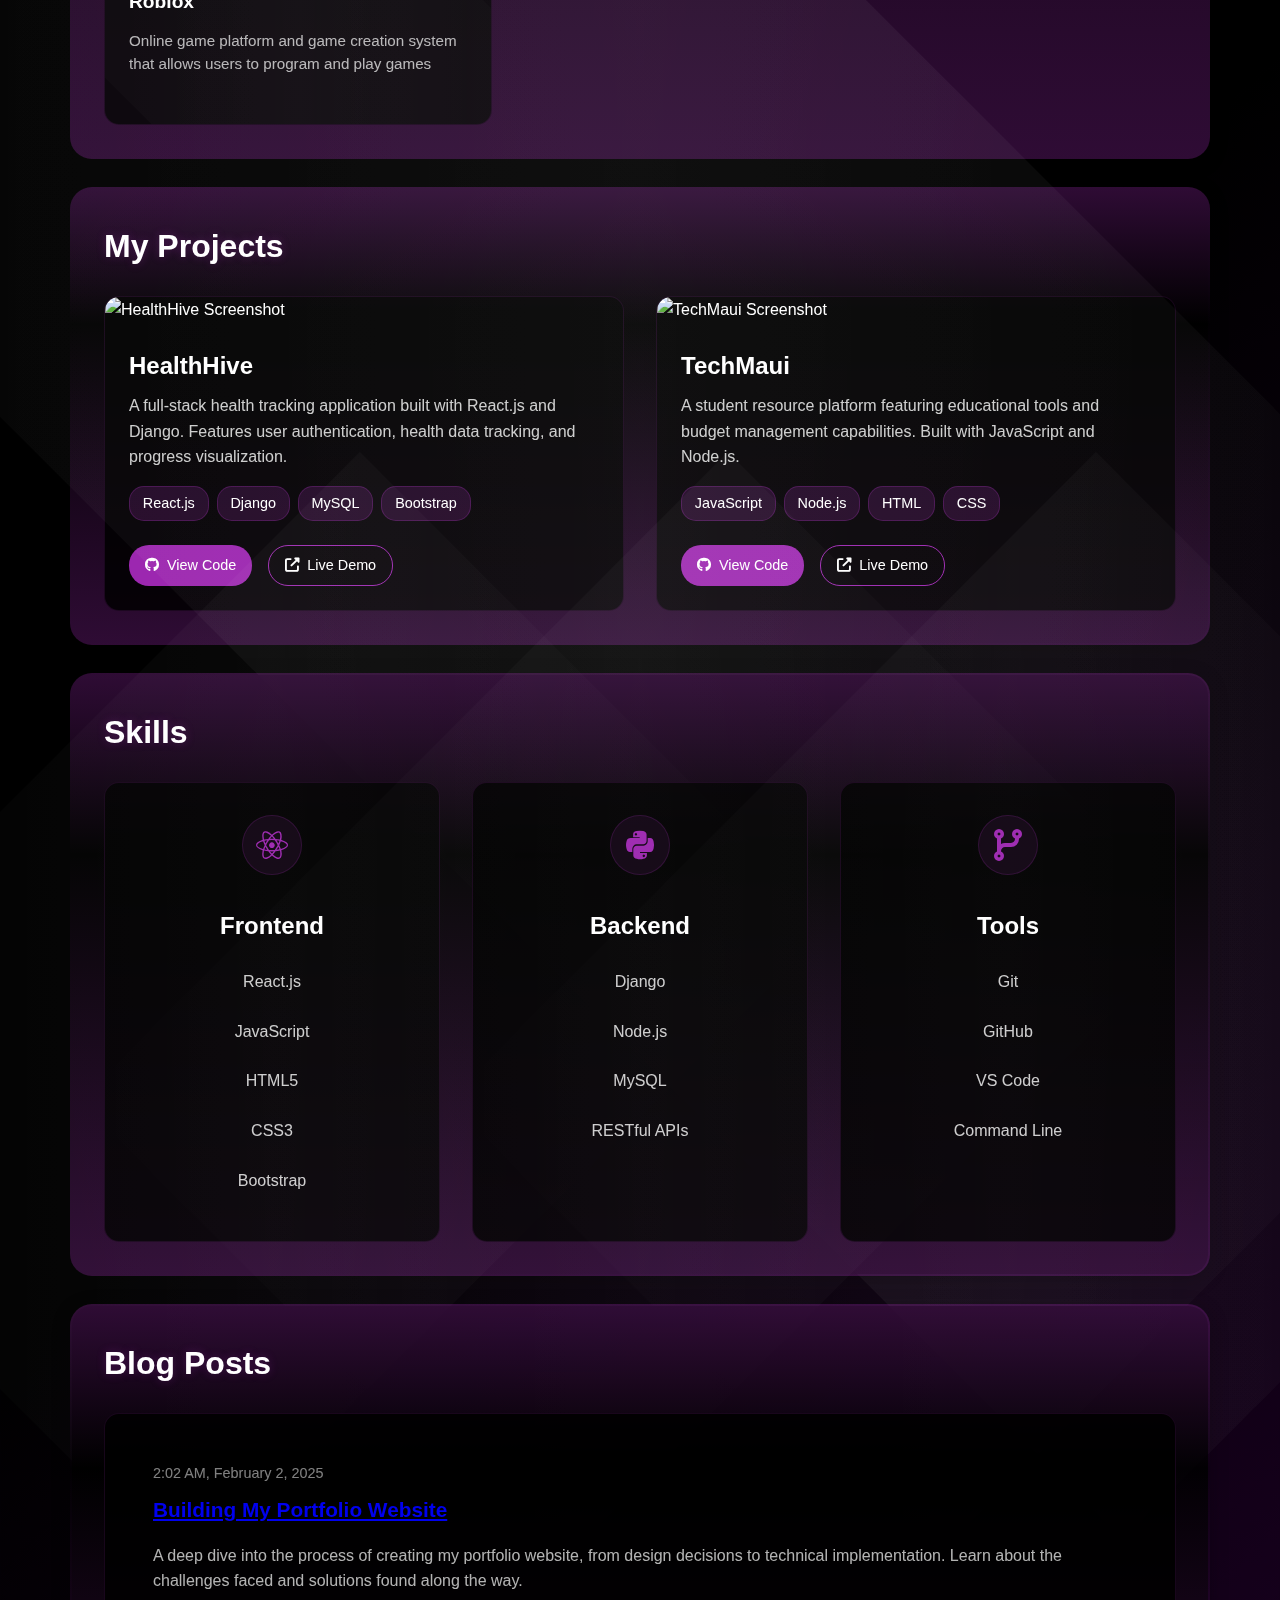
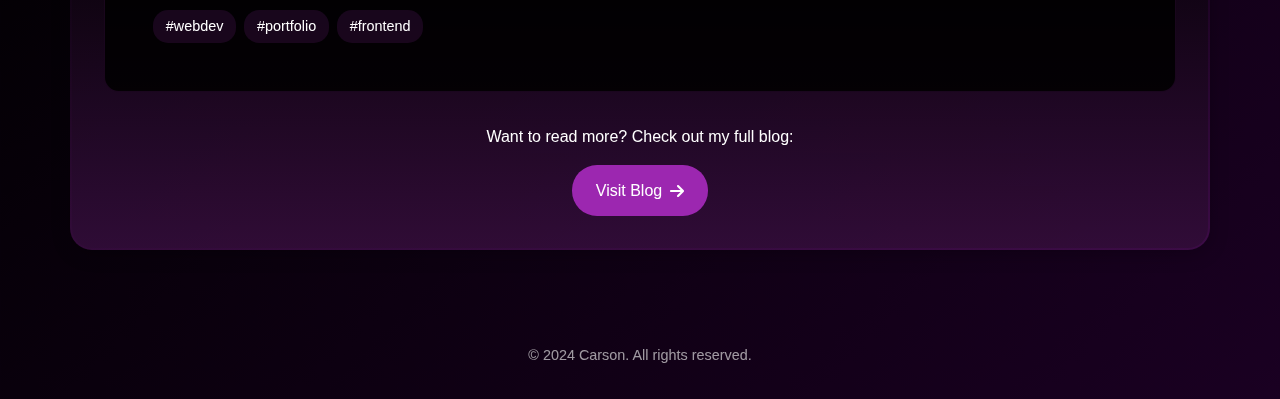
==== commit cb0ce516: "Updated home page blog section to show the portfolio creation blog post" ====
--- a/index.html
+++ b/index.html
@@ -210,13 +210,15 @@
             <div class="blog-grid">
                 <div class="blog-card" data-tilt data-tilt-max="5">
                     <div class="blog-content">
-                        <div class="blog-date">Coming Soon</div>
-                        <h3 class="blog-title">Blog Section Under Construction</h3>
-                        <p class="blog-excerpt">I'm working on writing some interesting posts about my coding journey, projects, and experiences...</p>
+                        <div class="blog-date">2:02 AM, February 2, 2025</div>
+                        <h3 class="blog-title">
+                            <a href="blog/how-i-built-my-portfolio.html">Building My Portfolio Website</a>
+                        </h3>
+                        <p class="blog-excerpt">A deep dive into the process of creating my portfolio website, from design decisions to technical implementation. Learn about the challenges faced and solutions found along the way.</p>
                         <div class="blog-tags">
-                            <span>#coding</span>
-                            <span>#development</span>
-                            <span>#learning</span>
+                            <span>#webdev</span>
+                            <span>#portfolio</span>
+                            <span>#frontend</span>
                         </div>
                     </div>
                 </div>
